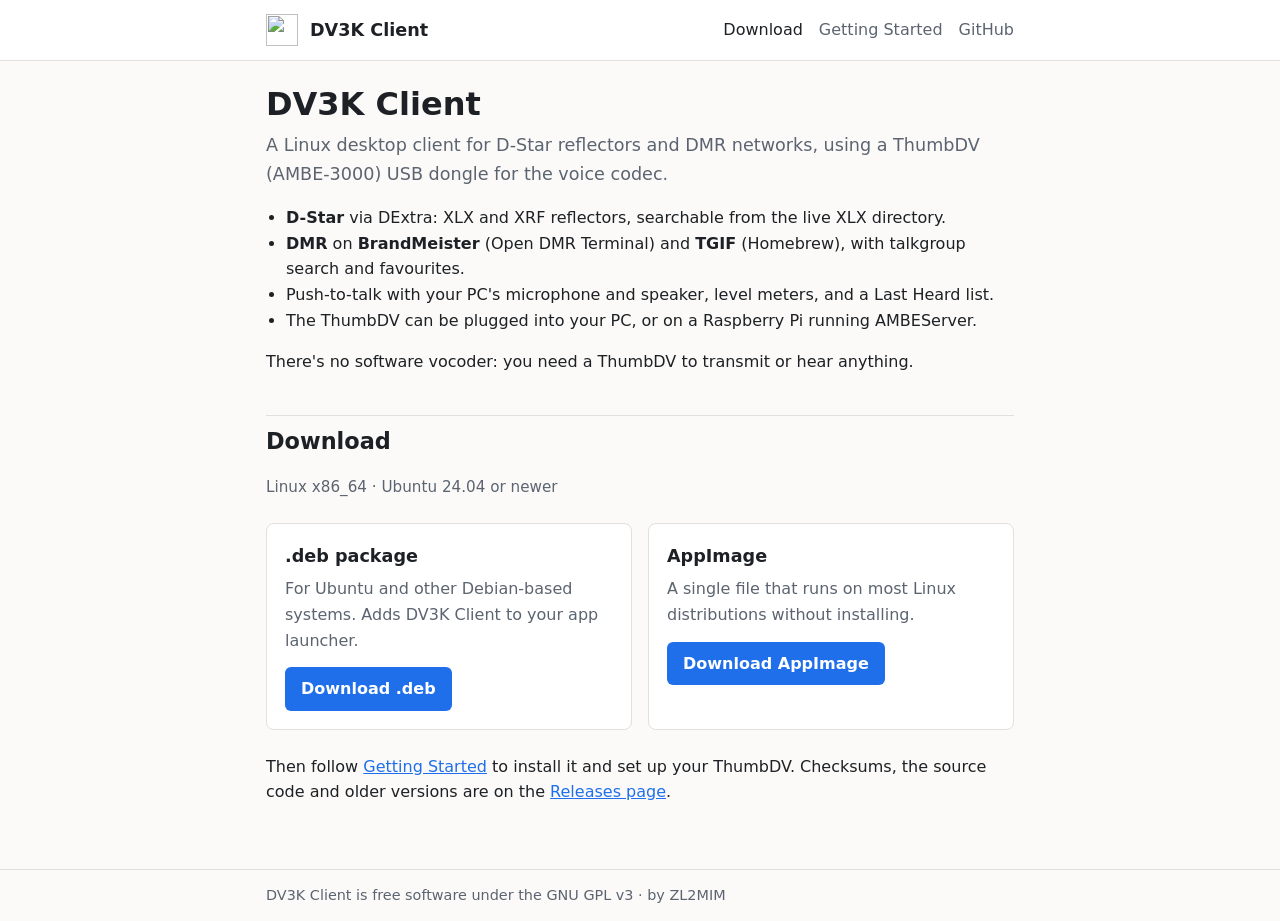
==== site/index.html @ f37ac839 "Add the download and Getting Started pages for GitHub Pages site/ has a download page (AppImage via " ====
<!doctype html>
<html lang="en">
<head>
  <meta charset="utf-8">
  <meta name="viewport" content="width=device-width, initial-scale=1">
  <title>DV3K Client</title>
  <meta name="description" content="Linux desktop client for D-Star and DMR, using a ThumbDV (AMBE-3000) for the vocoder.">
  <link rel="icon" href="icons/dv3kclient-64.png">
  <link rel="stylesheet" href="style.css">
</head>
<body>
  <header class="site">
    <div class="inner">
      <img src="icons/dv3kclient-64.png" alt="">
      <a class="name" href="./">DV3K Client</a>
      <nav>
        <a href="./" aria-current="page">Download</a>
        <a href="getting-started.html">Getting Started</a>
        <a href="https://github.com/keit/DV3000Client">GitHub</a>
      </nav>
    </div>
  </header>

  <main class="inner">
    <h1>DV3K Client</h1>
    <p class="lead">A Linux desktop client for D-Star reflectors and DMR networks, using a
      ThumbDV (AMBE-3000) USB dongle for the voice codec.</p>

    <ul class="features">
      <li><strong>D-Star</strong> via DExtra: XLX and XRF reflectors, searchable from the live XLX directory.</li>
      <li><strong>DMR</strong> on <strong>BrandMeister</strong> (Open DMR Terminal) and <strong>TGIF</strong> (Homebrew), with talkgroup search and favourites.</li>
      <li>Push-to-talk with your PC's microphone and speaker, level meters, and a Last Heard list.</li>
      <li>The ThumbDV can be plugged into your PC, or on a Raspberry Pi running AMBEServer.</li>
    </ul>

    <p>There's no software vocoder: you need a ThumbDV to transmit or hear anything.</p>

    <h2 id="download">Download</h2>
    <p class="version">Linux x86_64 &middot; Ubuntu 24.04 or newer<span id="latest-version"></span></p>

    <div class="downloads">
      <div class="card">
        <h3>.deb package</h3>
        <p>For Ubuntu and other Debian-based systems. Adds DV3K Client to your app launcher.</p>
        <a class="button" id="deb-link" href="https://github.com/keit/DV3000Client/releases/latest">Download .deb</a>
      </div>
      <div class="card">
        <h3>AppImage</h3>
        <p>A single file that runs on most Linux distributions without installing.</p>
        <a class="button" href="https://github.com/keit/DV3000Client/releases/latest/download/DV3KClient-x86_64.AppImage">Download AppImage</a>
      </div>
    </div>

    <p>Then follow <a href="getting-started.html">Getting Started</a> to install it and set up
      your ThumbDV. Checksums, the source code and older versions are on the
      <a href="https://github.com/keit/DV3000Client/releases">Releases page</a>.</p>
  </main>

  <footer>
    <div class="inner">DV3K Client is free software under the GNU GPL v3 &middot; by ZL2MIM</div>
  </footer>
  <script src="site.js"></script>
</body>
</html>
---- site/style.css ----
:root {
  --bg: #fbfaf8;
  --surface: #ffffff;
  --text: #1d2125;
  --muted: #5b6470;
  --border: #e2e0db;
  --accent: #1f6feb;
  --accent-text: #ffffff;
  --code-bg: #f2f1ee;
  --warn-bg: #fff4cc;
  --warn-border: #f57c00;
  --warn-text: #3e2700;
  --radius: 8px;
  color-scheme: light;
}

@media (prefers-color-scheme: dark) {
  :root {
    --bg: #15181c;
    --surface: #1c2025;
    --text: #e6e8eb;
    --muted: #9aa3ad;
    --border: #2d333a;
    --accent: #4c94ff;
    --accent-text: #0b0d10;
    --code-bg: #22272e;
    --warn-bg: #3a2e10;
    --warn-border: #f5a623;
    --warn-text: #fbe7b5;
    color-scheme: dark;
  }
}

* { box-sizing: border-box; }

body {
  margin: 0;
  background: var(--bg);
  color: var(--text);
  font: 16px/1.6 system-ui, -apple-system, "Segoe UI", Ubuntu, Roboto, sans-serif;
}

a { color: var(--accent); }

header.site {
  border-bottom: 1px solid var(--border);
  background: var(--surface);
}
header.site .inner {
  display: flex;
  align-items: center;
  gap: 12px;
  flex-wrap: wrap;
}
header.site img { width: 32px; height: 32px; }
header.site .name { font-weight: 700; color: var(--text); text-decoration: none; font-size: 1.1rem; }
header.site nav { margin-left: auto; display: flex; gap: 16px; }
header.site nav a { color: var(--muted); text-decoration: none; }
header.site nav a:hover, header.site nav a[aria-current] { color: var(--text); }

.inner { max-width: 780px; margin: 0 auto; padding: 14px 16px; }
main.inner { padding-top: 24px; padding-bottom: 48px; }

h1 { font-size: 2rem; line-height: 1.2; margin: 0 0 8px; }
h2 { font-size: 1.4rem; margin: 40px 0 8px; padding-top: 8px; border-top: 1px solid var(--border); }
h3 { font-size: 1.1rem; margin: 28px 0 6px; }
.lead { color: var(--muted); font-size: 1.1rem; margin-top: 0; }

pre, code { font-family: ui-monospace, "SFMono-Regular", "Ubuntu Mono", Menlo, monospace; font-size: 0.9em; }
code { background: var(--code-bg); padding: 1px 5px; border-radius: 4px; }
pre {
  position: relative;
  background: var(--code-bg);
  border: 1px solid var(--border);
  border-radius: var(--radius);
  /* Room on the right so the Copy button never covers a command. */
  padding: 12px 70px 12px 14px;
  overflow-x: auto;
}
pre code { background: none; padding: 0; }
pre .copy {
  position: absolute;
  top: 6px;
  right: 6px;
  font: 12px system-ui, sans-serif;
  padding: 2px 8px;
  border: 1px solid var(--border);
  border-radius: 4px;
  background: var(--surface);
  color: var(--muted);
  cursor: pointer;
}

table { border-collapse: collapse; width: 100%; margin: 12px 0; font-size: 0.95rem; }
th, td { text-align: left; vertical-align: top; padding: 8px 10px; border-bottom: 1px solid var(--border); }
th { color: var(--muted); font-weight: 600; }
.table-wrap { overflow-x: auto; }

.downloads { display: grid; grid-template-columns: repeat(auto-fit, minmax(240px, 1fr)); gap: 16px; margin: 24px 0; }
.card {
  background: var(--surface);
  border: 1px solid var(--border);
  border-radius: var(--radius);
  padding: 18px;
}
.card h3 { margin-top: 0; }
.card p { margin: 6px 0 14px; color: var(--muted); }
.button {
  display: inline-block;
  background: var(--accent);
  color: var(--accent-text);
  text-decoration: none;
  font-weight: 600;
  padding: 9px 16px;
  border-radius: 6px;
}
.version { color: var(--muted); font-size: 0.95rem; }

.callout {
  border-left: 4px solid var(--warn-border);
  background: var(--warn-bg);
  color: var(--warn-text);
  padding: 10px 14px;
  border-radius: 0 var(--radius) var(--radius) 0;
  margin: 16px 0;
}
.callout a { color: inherit; }

details {
  border: 1px solid var(--border);
  border-radius: var(--radius);
  padding: 8px 14px;
  margin: 12px 0;
  background: var(--surface);
}
details summary { cursor: pointer; font-weight: 600; }
details[open] summary { margin-bottom: 8px; }

ul.features { padding-left: 20px; }
footer { color: var(--muted); font-size: 0.9rem; border-top: 1px solid var(--border); }
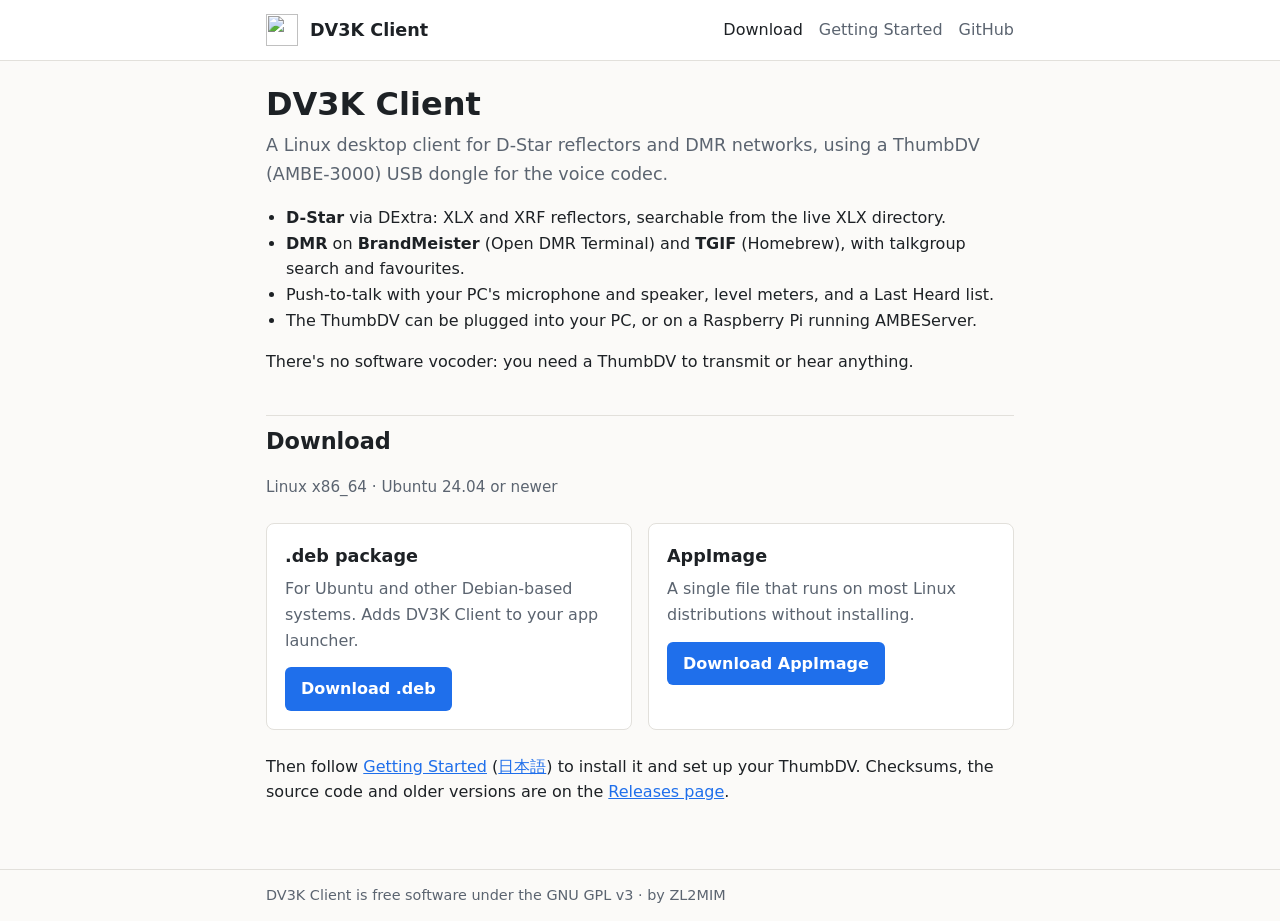
==== commit c3e06fcc: "Add a Japanese Getting Started page site/ja/getting-started.html follows the English page section fo" ====
--- a/site/index.html
+++ b/site/index.html
@@ -51,7 +51,8 @@
       </div>
     </div>
 
-    <p>Then follow <a href="getting-started.html">Getting Started</a> to install it and set up
+    <p>Then follow <a href="getting-started.html">Getting Started</a>
+      (<a href="ja/getting-started.html" hreflang="ja" lang="ja">日本語</a>) to install it and set up
       your ThumbDV. Checksums, the source code and older versions are on the
       <a href="https://github.com/keit/DV3000Client/releases">Releases page</a>.</p>
   </main>
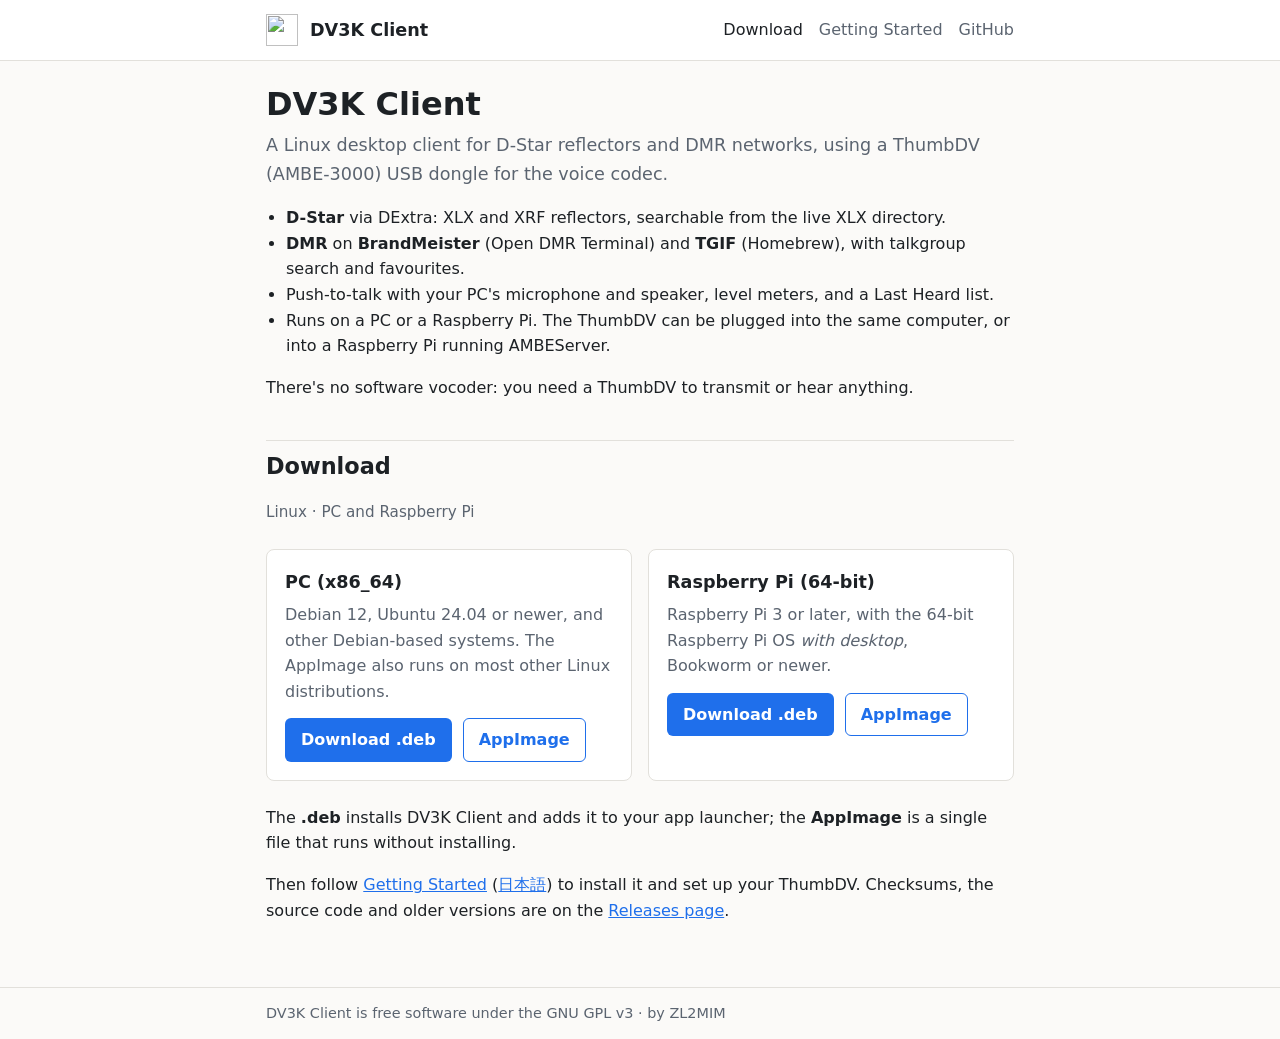
==== commit 00881072: "Document the Raspberry Pi builds on the site and in the release notes The download page now has a PC" ====
--- a/site/index.html
+++ b/site/index.html
@@ -30,26 +30,33 @@
       <li><strong>D-Star</strong> via DExtra: XLX and XRF reflectors, searchable from the live XLX directory.</li>
       <li><strong>DMR</strong> on <strong>BrandMeister</strong> (Open DMR Terminal) and <strong>TGIF</strong> (Homebrew), with talkgroup search and favourites.</li>
       <li>Push-to-talk with your PC's microphone and speaker, level meters, and a Last Heard list.</li>
-      <li>The ThumbDV can be plugged into your PC, or on a Raspberry Pi running AMBEServer.</li>
+      <li>Runs on a PC or a Raspberry Pi. The ThumbDV can be plugged into the same computer, or into a Raspberry Pi running AMBEServer.</li>
     </ul>
 
     <p>There's no software vocoder: you need a ThumbDV to transmit or hear anything.</p>
 
     <h2 id="download">Download</h2>
-    <p class="version">Linux x86_64 &middot; Ubuntu 24.04 or newer<span id="latest-version"></span></p>
+    <p class="version">Linux &middot; PC and Raspberry Pi<span id="latest-version"></span></p>
 
     <div class="downloads">
       <div class="card">
-        <h3>.deb package</h3>
-        <p>For Ubuntu and other Debian-based systems. Adds DV3K Client to your app launcher.</p>
-        <a class="button" id="deb-link" href="https://github.com/keit/DV3000Client/releases/latest">Download .deb</a>
+        <h3>PC (x86_64)</h3>
+        <p>Debian 12, Ubuntu 24.04 or newer, and other Debian-based systems. The AppImage also runs
+          on most other Linux distributions.</p>
+        <a class="button" data-deb-arch="amd64" href="https://github.com/keit/DV3000Client/releases/latest">Download .deb</a>
+        <a class="button secondary" href="https://github.com/keit/DV3000Client/releases/latest/download/DV3KClient-x86_64.AppImage">AppImage</a>
       </div>
       <div class="card">
-        <h3>AppImage</h3>
-        <p>A single file that runs on most Linux distributions without installing.</p>
-        <a class="button" href="https://github.com/keit/DV3000Client/releases/latest/download/DV3KClient-x86_64.AppImage">Download AppImage</a>
+        <h3>Raspberry Pi (64-bit)</h3>
+        <p>Raspberry Pi 3 or later, with the 64-bit Raspberry Pi OS <em>with desktop</em>, Bookworm or
+          newer.</p>
+        <a class="button" data-deb-arch="arm64" href="https://github.com/keit/DV3000Client/releases/latest">Download .deb</a>
+        <a class="button secondary" href="https://github.com/keit/DV3000Client/releases/latest/download/DV3KClient-aarch64.AppImage">AppImage</a>
       </div>
     </div>
+
+    <p>The <strong>.deb</strong> installs DV3K Client and adds it to your app launcher; the
+      <strong>AppImage</strong> is a single file that runs without installing.</p>
 
     <p>Then follow <a href="getting-started.html">Getting Started</a>
       (<a href="ja/getting-started.html" hreflang="ja" lang="ja">日本語</a>) to install it and set up
--- a/site/style.css
+++ b/site/style.css
@@ -114,6 +114,13 @@
   padding: 9px 16px;
   border-radius: 6px;
 }
+.button.secondary {
+  background: transparent;
+  color: var(--accent);
+  border: 1px solid var(--accent);
+  padding: 8px 15px;
+  margin-left: 6px;
+}
 .version { color: var(--muted); font-size: 0.95rem; }
 
 .callout {
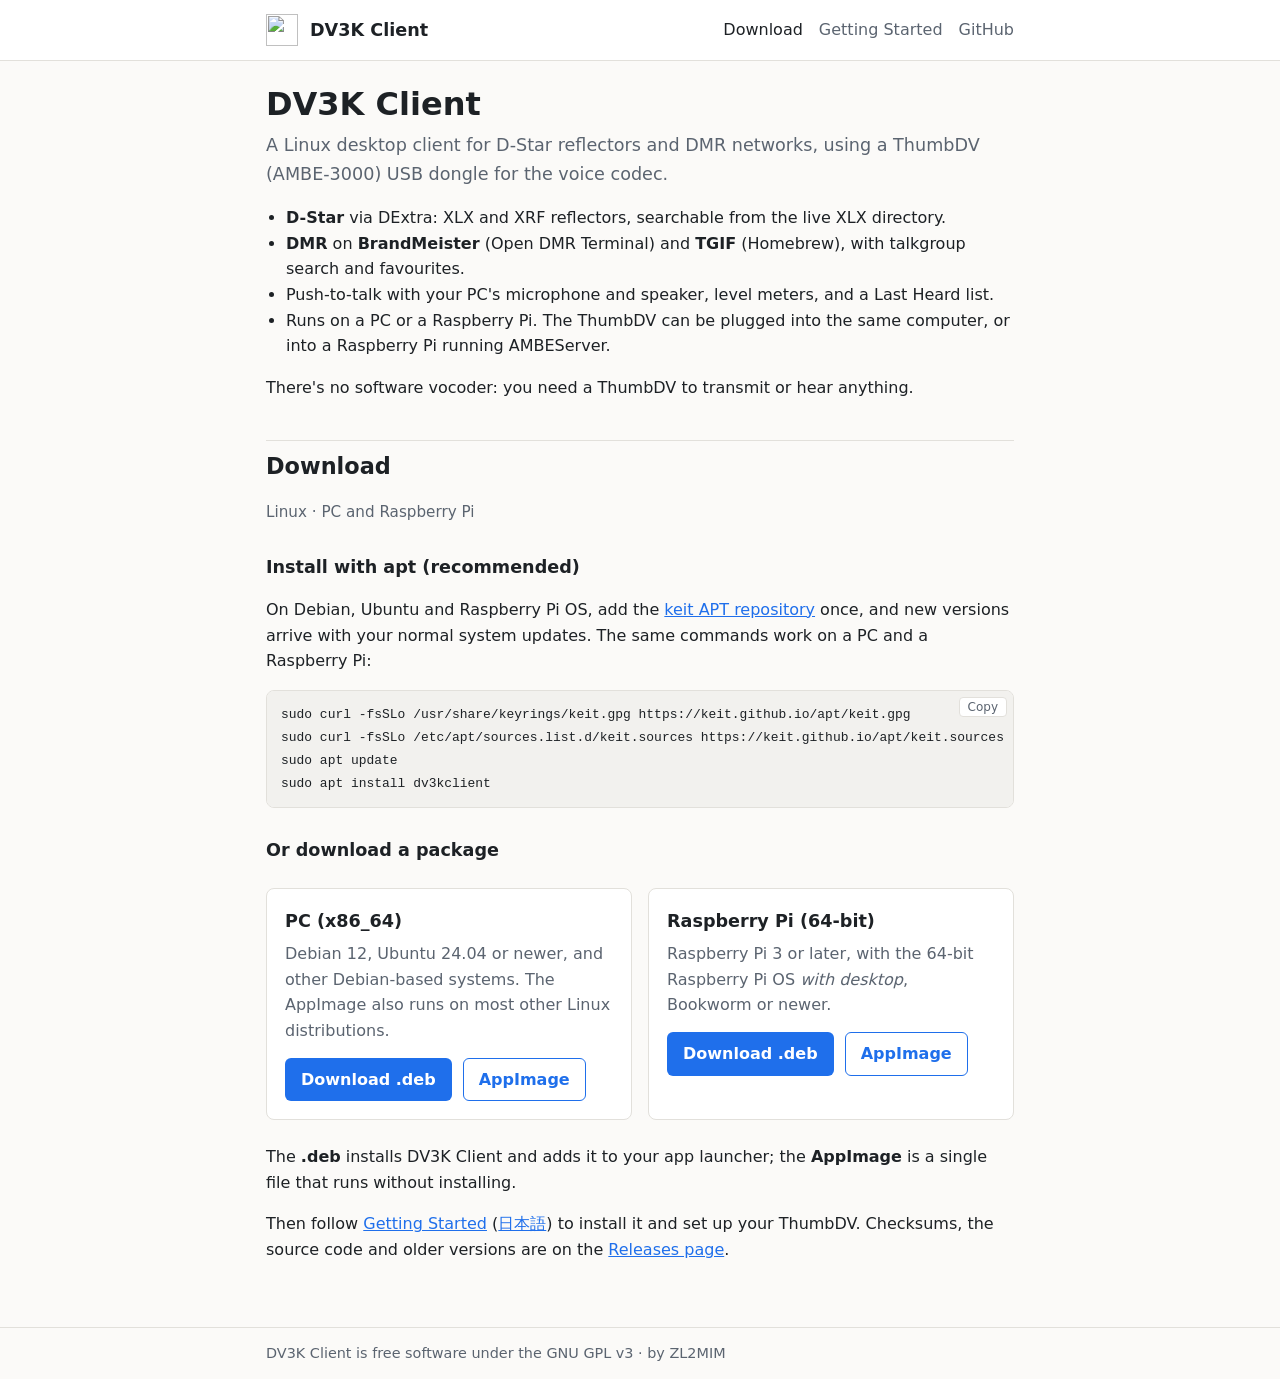
==== commit d80bf422: "Recommend installing from the keit APT repository The download page and Getting Started (English and" ====
--- a/site/index.html
+++ b/site/index.html
@@ -38,6 +38,16 @@
     <h2 id="download">Download</h2>
     <p class="version">Linux &middot; PC and Raspberry Pi<span id="latest-version"></span></p>
 
+    <h3 id="apt">Install with apt (recommended)</h3>
+    <p>On Debian, Ubuntu and Raspberry Pi OS, add the
+      <a href="https://keit.github.io/apt/">keit APT repository</a> once, and new versions arrive
+      with your normal system updates. The same commands work on a PC and a Raspberry Pi:</p>
+<pre><code>sudo curl -fsSLo /usr/share/keyrings/keit.gpg https://keit.github.io/apt/keit.gpg
+sudo curl -fsSLo /etc/apt/sources.list.d/keit.sources https://keit.github.io/apt/keit.sources
+sudo apt update
+sudo apt install dv3kclient</code></pre>
+
+    <h3>Or download a package</h3>
     <div class="downloads">
       <div class="card">
         <h3>PC (x86_64)</h3>
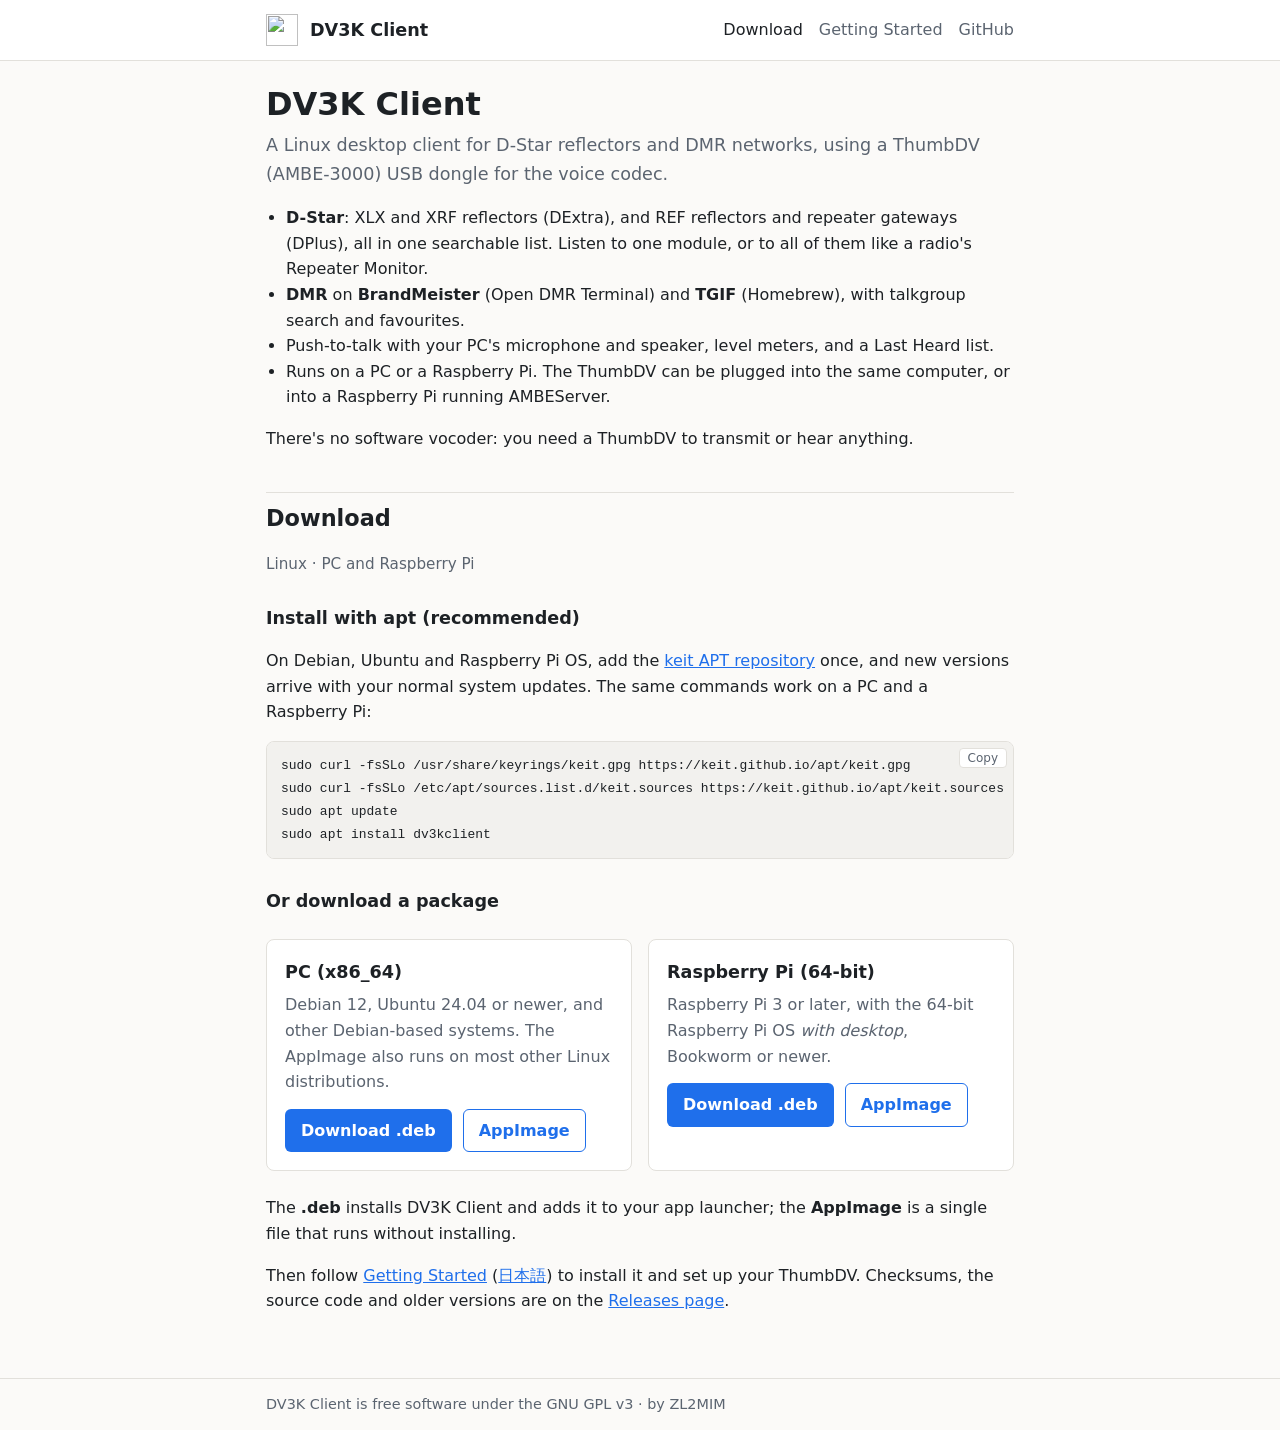
==== commit 46937e39: "Fix a crash on list refresh, accept typed names, document DPlus - Crash: the reflector list swapped " ====
--- a/site/index.html
+++ b/site/index.html
@@ -4,7 +4,7 @@
   <meta charset="utf-8">
   <meta name="viewport" content="width=device-width, initial-scale=1">
   <title>DV3K Client</title>
-  <meta name="description" content="Linux desktop client for D-Star and DMR, using a ThumbDV (AMBE-3000) for the vocoder.">
+  <meta name="description" content="Linux desktop client for D-Star (XLX, XRF, REF, DPlus gateways) and DMR, using a ThumbDV (AMBE-3000) for the vocoder.">
   <link rel="icon" href="icons/dv3kclient-64.png">
   <link rel="stylesheet" href="style.css">
 </head>
@@ -27,7 +27,7 @@
       ThumbDV (AMBE-3000) USB dongle for the voice codec.</p>
 
     <ul class="features">
-      <li><strong>D-Star</strong> via DExtra: XLX and XRF reflectors, searchable from the live XLX directory.</li>
+      <li><strong>D-Star</strong>: XLX and XRF reflectors (DExtra), and REF reflectors and repeater gateways (DPlus), all in one searchable list. Listen to one module, or to all of them like a radio's Repeater Monitor.</li>
       <li><strong>DMR</strong> on <strong>BrandMeister</strong> (Open DMR Terminal) and <strong>TGIF</strong> (Homebrew), with talkgroup search and favourites.</li>
       <li>Push-to-talk with your PC's microphone and speaker, level meters, and a Last Heard list.</li>
       <li>Runs on a PC or a Raspberry Pi. The ThumbDV can be plugged into the same computer, or into a Raspberry Pi running AMBEServer.</li>
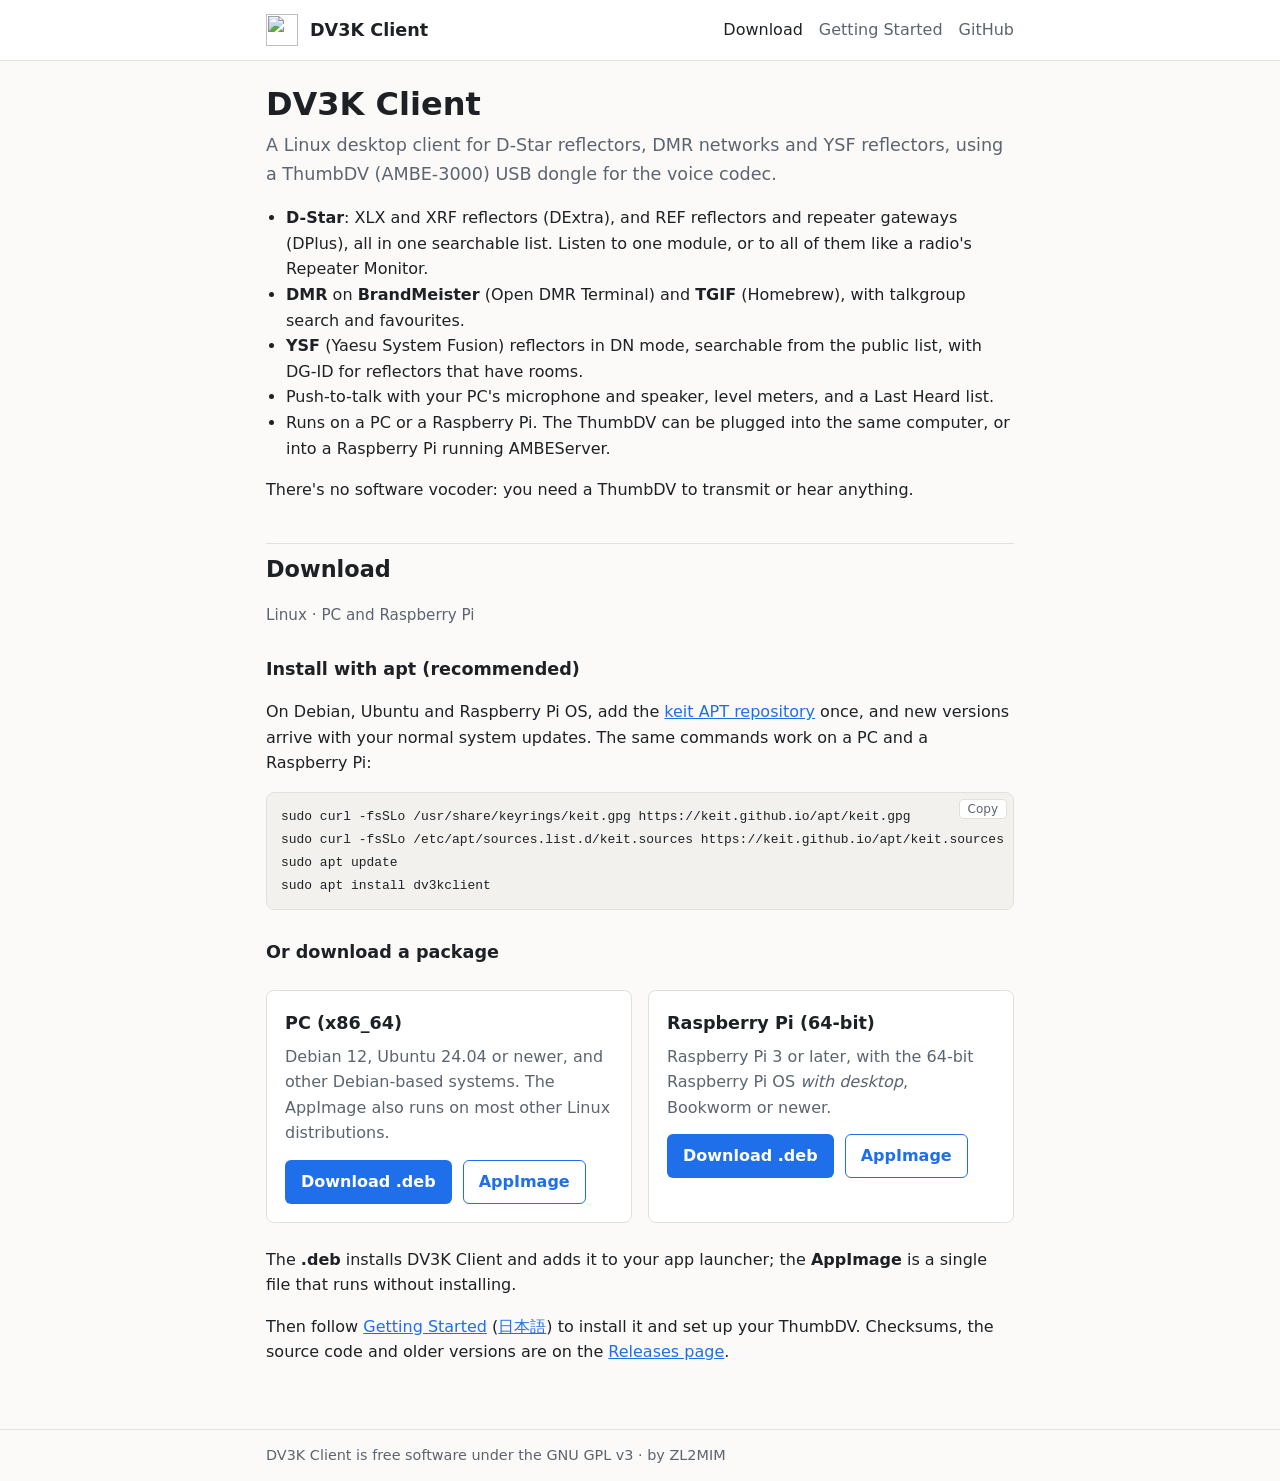
==== commit 77f09699: "Document YSF support README (EN/JA): YSF in the intro and features, a YSF section (DN mode only, DG-" ====
--- a/site/index.html
+++ b/site/index.html
@@ -4,7 +4,7 @@
   <meta charset="utf-8">
   <meta name="viewport" content="width=device-width, initial-scale=1">
   <title>DV3K Client</title>
-  <meta name="description" content="Linux desktop client for D-Star (XLX, XRF, REF, DPlus gateways) and DMR, using a ThumbDV (AMBE-3000) for the vocoder.">
+  <meta name="description" content="Linux desktop client for D-Star (XLX, XRF, REF, DPlus gateways), DMR and YSF (System Fusion), using a ThumbDV (AMBE-3000) for the vocoder.">
   <link rel="icon" href="icons/dv3kclient-64.png">
   <link rel="stylesheet" href="style.css">
 </head>
@@ -23,12 +23,13 @@
 
   <main class="inner">
     <h1>DV3K Client</h1>
-    <p class="lead">A Linux desktop client for D-Star reflectors and DMR networks, using a
+    <p class="lead">A Linux desktop client for D-Star reflectors, DMR networks and YSF reflectors, using a
       ThumbDV (AMBE-3000) USB dongle for the voice codec.</p>
 
     <ul class="features">
       <li><strong>D-Star</strong>: XLX and XRF reflectors (DExtra), and REF reflectors and repeater gateways (DPlus), all in one searchable list. Listen to one module, or to all of them like a radio's Repeater Monitor.</li>
       <li><strong>DMR</strong> on <strong>BrandMeister</strong> (Open DMR Terminal) and <strong>TGIF</strong> (Homebrew), with talkgroup search and favourites.</li>
+      <li><strong>YSF</strong> (Yaesu System Fusion) reflectors in DN mode, searchable from the public list, with DG-ID for reflectors that have rooms.</li>
       <li>Push-to-talk with your PC's microphone and speaker, level meters, and a Last Heard list.</li>
       <li>Runs on a PC or a Raspberry Pi. The ThumbDV can be plugged into the same computer, or into a Raspberry Pi running AMBEServer.</li>
     </ul>
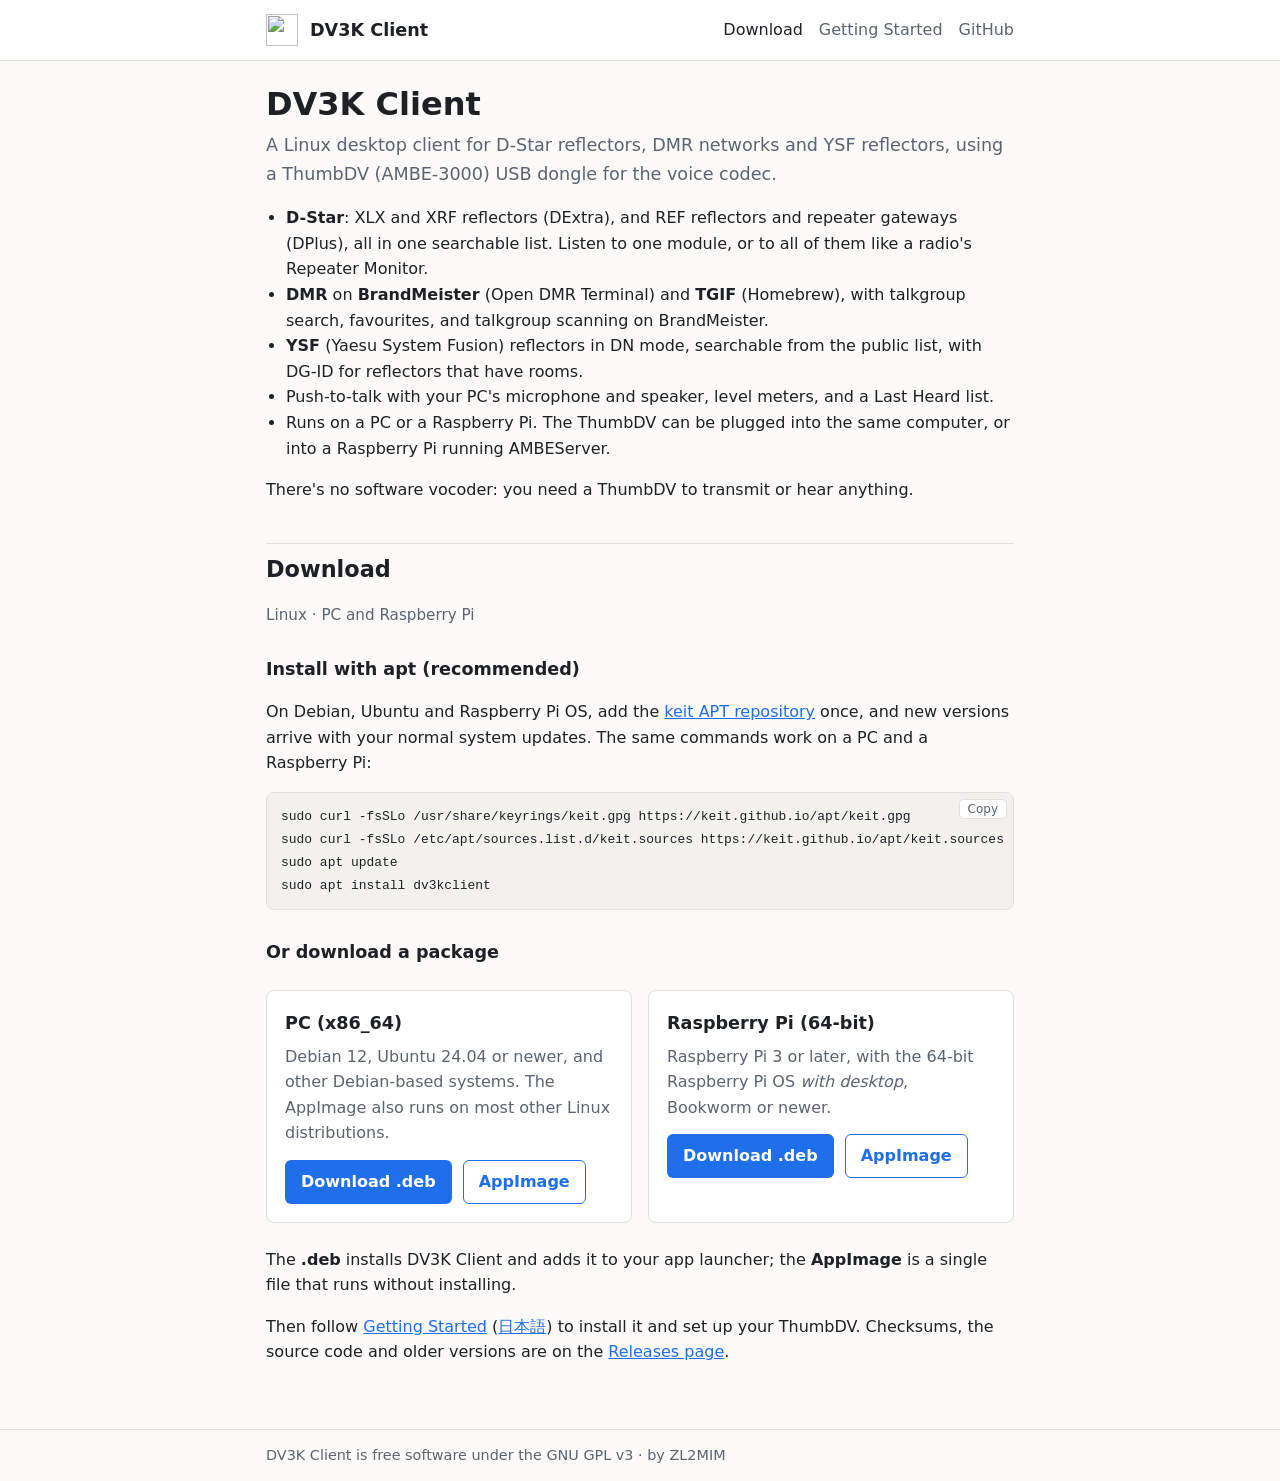
==== commit 9ee016de: "Document talkgroup scanning Co-Authored-By: Claude Opus 5.5 <noreply@anthropic.com>" ====
--- a/site/index.html
+++ b/site/index.html
@@ -28,7 +28,7 @@
 
     <ul class="features">
       <li><strong>D-Star</strong>: XLX and XRF reflectors (DExtra), and REF reflectors and repeater gateways (DPlus), all in one searchable list. Listen to one module, or to all of them like a radio's Repeater Monitor.</li>
-      <li><strong>DMR</strong> on <strong>BrandMeister</strong> (Open DMR Terminal) and <strong>TGIF</strong> (Homebrew), with talkgroup search and favourites.</li>
+      <li><strong>DMR</strong> on <strong>BrandMeister</strong> (Open DMR Terminal) and <strong>TGIF</strong> (Homebrew), with talkgroup search, favourites, and talkgroup scanning on BrandMeister.</li>
       <li><strong>YSF</strong> (Yaesu System Fusion) reflectors in DN mode, searchable from the public list, with DG-ID for reflectors that have rooms.</li>
       <li>Push-to-talk with your PC's microphone and speaker, level meters, and a Last Heard list.</li>
       <li>Runs on a PC or a Raspberry Pi. The ThumbDV can be plugged into the same computer, or into a Raspberry Pi running AMBEServer.</li>
